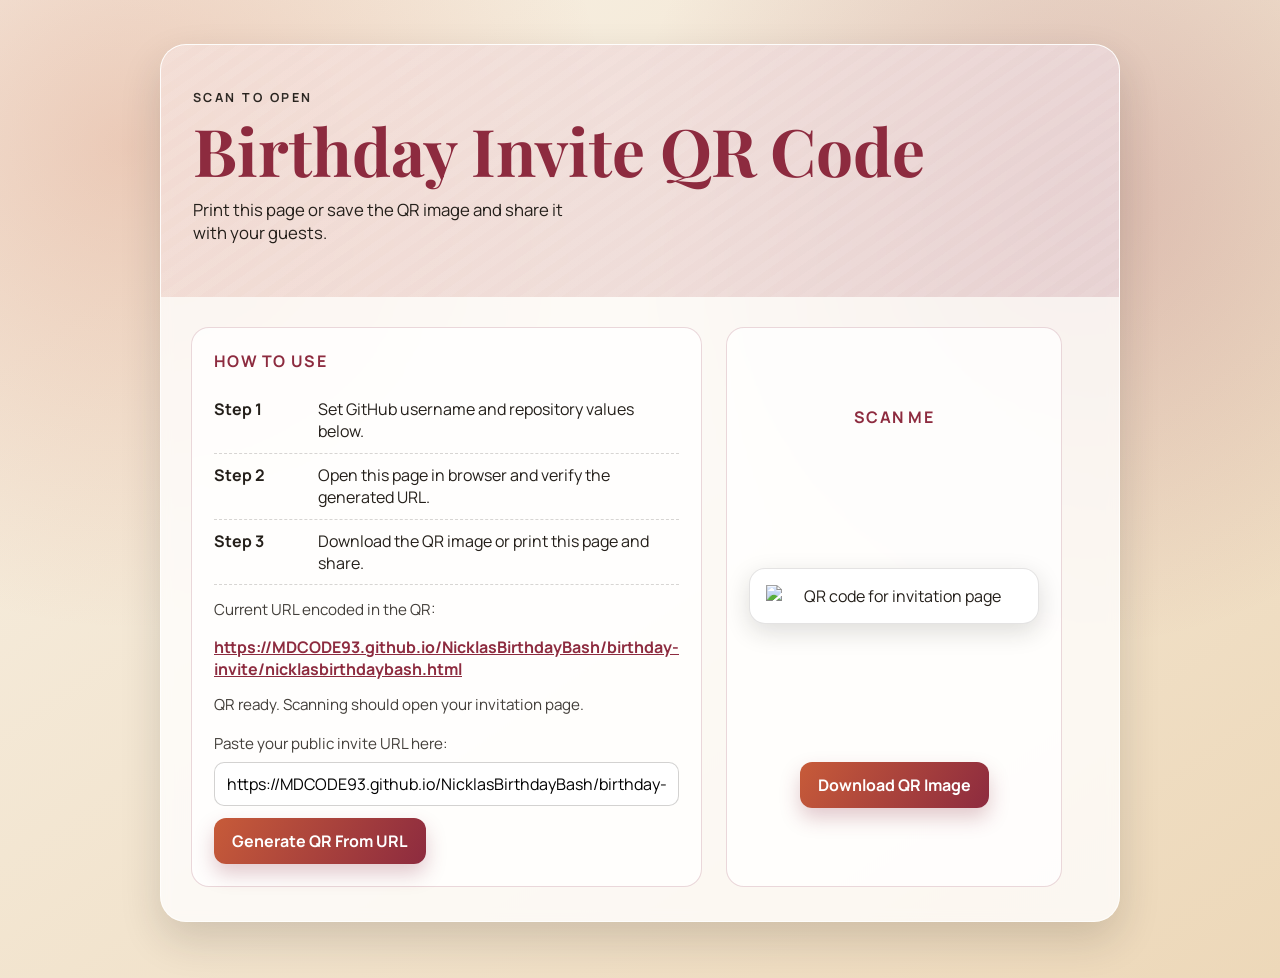
==== birthday-invite/qr.html @ 1152a8a4 "Add birthday invite site with QR and Pages workflow" ====
<!DOCTYPE html>
<html lang="en">
<head>
    <meta charset="UTF-8">
    <meta name="viewport" content="width=device-width, initial-scale=1.0">
    <title>Birthday Invitation QR</title>
    <meta name="description" content="QR code for birthday invitation">
    <link rel="preconnect" href="https://fonts.googleapis.com">
    <link rel="preconnect" href="https://fonts.gstatic.com" crossorigin>
    <link href="https://fonts.googleapis.com/css2?family=Manrope:wght@400;600;700;800&family=Playfair+Display:wght@700;900&display=swap" rel="stylesheet">
    <link rel="stylesheet" href="styles.css">
</head>
<body>
    <main class="page-wrap">
        <article class="invitation-card">
            <section class="hero">
                <p class="kicker">Scan To Open</p>
                <h1>Birthday Invite QR Code</h1>
                <p class="subtitle">Print this page or save the QR image and share it with your guests.</p>
            </section>

            <section class="content">
                <div class="details">
                    <h2 class="section-title">How To Use</h2>
                    <div class="data-row">
                        <div class="label">Step 1</div>
                        <div class="value">Set GitHub username and repository values below.</div>
                    </div>
                    <div class="data-row">
                        <div class="label">Step 2</div>
                        <div class="value">Open this page in browser and verify the generated URL.</div>
                    </div>
                    <div class="data-row">
                        <div class="label">Step 3</div>
                        <div class="value">Download the QR image or print this page and share.</div>
                    </div>
                    <p class="note">Current URL encoded in the QR:</p>
                    <a id="invite-link" class="link" href="#" target="_blank" rel="noopener noreferrer">Loading invitation link...</a>
                    <p id="status-message" class="note"></p>
                    <div class="note" style="margin-top: 18px;">
                        Paste your public invite URL here:
                    </div>
                    <input id="url-input" type="url" placeholder="https://your-domain.com/birthday-invite/nicklasbirthdaybash.html" style="width: 100%; margin-top: 8px; padding: 10px 12px; border: 1px solid rgba(36,31,26,0.2); border-radius: 10px; font: inherit;">
                    <a id="generate-btn" class="cta" href="#" style="margin-top: 12px;">Generate QR From URL</a>
                </div>

                <div class="rsvp qr-panel">
                    <h2 class="section-title">Scan Me</h2>
                    <div class="qr-frame">
                        <img id="qr-image" src="" alt="QR code for invitation page">
                    </div>
                    <a id="download-link" class="cta" href="#" download="birthday-invitation-qr.png">Download QR Image</a>
                </div>
            </section>
        </article>
    </main>

    <script>
        const CUSTOM_PUBLIC_URL = "";
        const GITHUB_USERNAME = "MDCODE93";
        const GITHUB_REPOSITORY = "NicklasBirthdayBash";
        const DEFAULT_TARGET_PAGE = "nicklasbirthdaybash.html";
        const isHttp = window.location.protocol === "http:" || window.location.protocol === "https:";
        const autoInviteUrl = isHttp ? new URL(DEFAULT_TARGET_PAGE, window.location.href).href : "";
        const storedUrl = localStorage.getItem("birthdayInviteUrl") || "";

        function buildGithubPagesUrl() {
            const user = GITHUB_USERNAME.trim();
            const repo = GITHUB_REPOSITORY.trim();
            if (!user || !repo || user === "YOUR_GITHUB_USERNAME" || repo === "YOUR_REPOSITORY_NAME") {
                return "";
            }
            return "https://" + user + ".github.io/" + repo + "/birthday-invite/" + DEFAULT_TARGET_PAGE;
        }

        const githubPagesUrl = buildGithubPagesUrl();
        let inviteUrl = CUSTOM_PUBLIC_URL.trim() || storedUrl || githubPagesUrl || (isHttp ? autoInviteUrl : "");

        const qrImage = document.getElementById("qr-image");
        const inviteLink = document.getElementById("invite-link");
        const downloadLink = document.getElementById("download-link");
        const statusMessage = document.getElementById("status-message");
        const urlInput = document.getElementById("url-input");
        const generateBtn = document.getElementById("generate-btn");

        function looksLikeHttpUrl(value) {
            return /^https?:\/\//i.test(value);
        }

        function renderQr(url) {
            const qrSource = url
                ? "https://quickchart.io/qr?size=720&ecLevel=H&text=" + encodeURIComponent(url)
                : "";

            qrImage.src = qrSource;
            inviteLink.href = url || "#";
            inviteLink.textContent = url || "No valid URL yet";
            downloadLink.href = qrSource || "#";

            if (!url) {
                statusMessage.textContent = "No URL yet. Set GitHub constants in this file or paste a public URL and click Generate QR From URL.";
                downloadLink.style.pointerEvents = "none";
                downloadLink.style.opacity = "0.6";
                return;
            }

            statusMessage.textContent = "QR ready. Scanning should open your invitation page.";
            downloadLink.style.pointerEvents = "auto";
            downloadLink.style.opacity = "1";
        }

        urlInput.value = inviteUrl;
        renderQr(inviteUrl);

        generateBtn.addEventListener("click", function (event) {
            event.preventDefault();
            const candidate = urlInput.value.trim();

            if (!looksLikeHttpUrl(candidate)) {
                statusMessage.textContent = "Please enter a valid URL starting with http:// or https://.";
                return;
            }

            inviteUrl = candidate;
            localStorage.setItem("birthdayInviteUrl", inviteUrl);
            renderQr(inviteUrl);
        });
    </script>
</body>
</html>
---- birthday-invite/styles.css ----
:root {
    --bg-cream: #f8f2e7;
    --bg-sand: #edd8b9;
    --accent-terracotta: #c75b39;
    --accent-berry: #8d2b3f;
    --text-ink: #241f1a;
    --card: rgba(255, 255, 255, 0.78);
    --shadow: 0 18px 40px rgba(36, 31, 26, 0.16);
}

* {
    box-sizing: border-box;
}

body {
    margin: 0;
    min-height: 100vh;
    font-family: "Manrope", "Segoe UI", sans-serif;
    color: var(--text-ink);
    background:
        radial-gradient(circle at 10% 15%, rgba(199, 91, 57, 0.25), transparent 34%),
        radial-gradient(circle at 84% 20%, rgba(141, 43, 63, 0.23), transparent 34%),
        linear-gradient(145deg, var(--bg-cream), var(--bg-sand));
}

.page-wrap {
    width: min(960px, 92%);
    margin: 0 auto;
    padding: 44px 0 56px;
}

.invitation-card {
    background: var(--card);
    border: 1px solid rgba(255, 255, 255, 0.72);
    backdrop-filter: blur(6px);
    border-radius: 26px;
    box-shadow: var(--shadow);
    overflow: hidden;
    animation: card-rise 850ms ease-out;
}

.hero {
    position: relative;
    padding: 44px 32px 36px;
    background:
        linear-gradient(120deg, rgba(199, 91, 57, 0.16), rgba(141, 43, 63, 0.16));
}

.hero::after {
    content: "";
    position: absolute;
    inset: 0;
    background: repeating-linear-gradient(
        -35deg,
        rgba(255, 255, 255, 0.18),
        rgba(255, 255, 255, 0.18) 8px,
        rgba(255, 255, 255, 0.04) 8px,
        rgba(255, 255, 255, 0.04) 16px
    );
    opacity: 0.35;
    pointer-events: none;
}

.kicker {
    margin: 0 0 10px;
    letter-spacing: 0.2em;
    text-transform: uppercase;
    font-weight: 700;
    font-size: 0.78rem;
}

h1 {
    margin: 0;
    font-family: "Playfair Display", Georgia, serif;
    font-size: clamp(2.2rem, 6vw, 4.1rem);
    line-height: 1.04;
    color: var(--accent-berry);
    position: relative;
    z-index: 2;
}

.subtitle {
    margin-top: 14px;
    max-width: 40ch;
    position: relative;
    z-index: 2;
    font-size: 1.05rem;
}

.content {
    display: grid;
    grid-template-columns: 1.1fr 0.9fr;
    gap: 24px;
    padding: 30px 30px 34px;
}

.details,
.rsvp {
    background: rgba(255, 255, 255, 0.75);
    border-radius: 18px;
    padding: 22px;
    border: 1px solid rgba(141, 43, 63, 0.18);
}

.section-title {
    margin: 0 0 16px;
    font-size: 1rem;
    letter-spacing: 0.08em;
    text-transform: uppercase;
    color: var(--accent-berry);
}

.data-row {
    display: grid;
    grid-template-columns: 92px 1fr;
    gap: 12px;
    padding: 10px 0;
    border-bottom: 1px dashed rgba(36, 31, 26, 0.18);
}

.data-row:last-child {
    border-bottom: 0;
}

.label {
    font-weight: 700;
}

.value {
    line-height: 1.4;
}

.cta {
    display: inline-flex;
    align-items: center;
    justify-content: center;
    margin-top: 14px;
    padding: 12px 18px;
    border-radius: 12px;
    background: linear-gradient(120deg, var(--accent-terracotta), var(--accent-berry));
    color: #fff;
    text-decoration: none;
    font-weight: 700;
    transition: transform 180ms ease, box-shadow 180ms ease;
    box-shadow: 0 10px 20px rgba(141, 43, 63, 0.25);
}

.cta:hover {
    transform: translateY(-2px);
    box-shadow: 0 14px 28px rgba(141, 43, 63, 0.35);
}

.note {
    font-size: 0.95rem;
    margin-top: 14px;
    opacity: 0.86;
}

.footer-note {
    text-align: center;
    margin: 20px 0 0;
    font-size: 0.9rem;
}

.link {
    color: var(--accent-berry);
    font-weight: 700;
}

.qr-panel {
    display: grid;
    place-items: center;
    text-align: center;
    gap: 12px;
}

.qr-frame {
    width: min(290px, 82vw);
    background: #fff;
    border-radius: 16px;
    padding: 16px;
    border: 1px solid rgba(36, 31, 26, 0.12);
    box-shadow: 0 8px 24px rgba(36, 31, 26, 0.15);
}

.qr-frame img {
    width: 100%;
    height: auto;
    display: block;
}

@keyframes card-rise {
    from {
        transform: translateY(16px);
        opacity: 0;
    }
    to {
        transform: translateY(0);
        opacity: 1;
    }
}

@media (max-width: 760px) {
    .hero {
        padding: 30px 24px;
    }

    .content {
        grid-template-columns: 1fr;
        padding: 20px;
    }

    .data-row {
        grid-template-columns: 74px 1fr;
    }
}
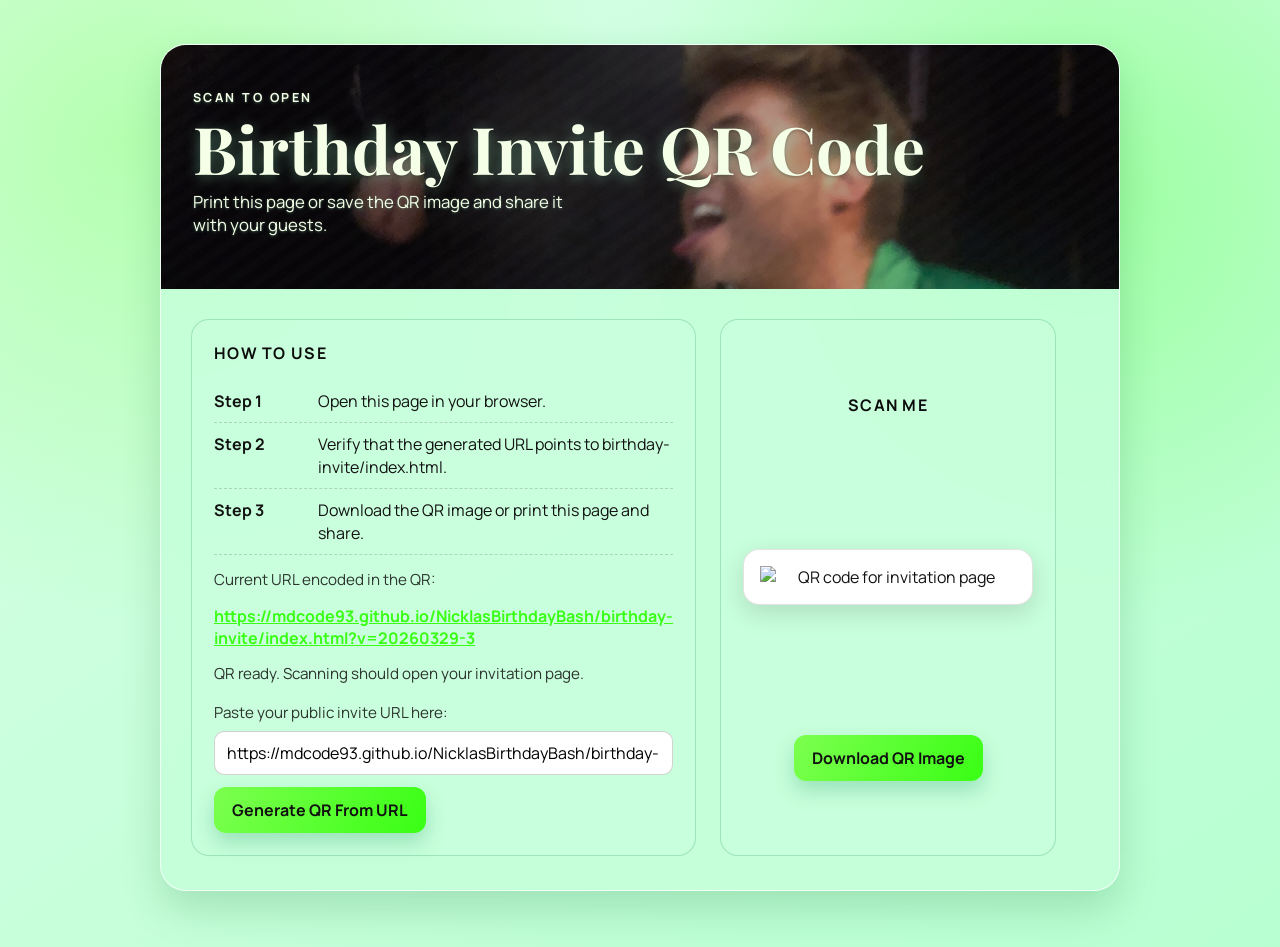
==== commit 95d26164: "Update invitation page, styling, assets, and QR target" ====
--- a/birthday-invite/qr.html
+++ b/birthday-invite/qr.html
@@ -24,11 +24,11 @@
                     <h2 class="section-title">How To Use</h2>
                     <div class="data-row">
                         <div class="label">Step 1</div>
-                        <div class="value">Set GitHub username and repository values below.</div>
+                        <div class="value">Open this page in your browser.</div>
                     </div>
                     <div class="data-row">
                         <div class="label">Step 2</div>
-                        <div class="value">Open this page in browser and verify the generated URL.</div>
+                        <div class="value">Verify that the generated URL points to birthday-invite/index.html.</div>
                     </div>
                     <div class="data-row">
                         <div class="label">Step 3</div>
@@ -40,7 +40,7 @@
                     <div class="note" style="margin-top: 18px;">
                         Paste your public invite URL here:
                     </div>
-                    <input id="url-input" type="url" placeholder="https://your-domain.com/birthday-invite/nicklasbirthdaybash.html" style="width: 100%; margin-top: 8px; padding: 10px 12px; border: 1px solid rgba(36,31,26,0.2); border-radius: 10px; font: inherit;">
+                    <input id="url-input" type="url" placeholder="https://your-domain.com/birthday-invite/index.html" style="width: 100%; margin-top: 8px; padding: 10px 12px; border: 1px solid rgba(36,31,26,0.2); border-radius: 10px; font: inherit;">
                     <a id="generate-btn" class="cta" href="#" style="margin-top: 12px;">Generate QR From URL</a>
                 </div>
 
@@ -56,10 +56,10 @@
     </main>
 
     <script>
-        const CUSTOM_PUBLIC_URL = "";
+        const CUSTOM_PUBLIC_URL = "https://mdcode93.github.io/NicklasBirthdayBash/birthday-invite/index.html?v=20260329-3";
         const GITHUB_USERNAME = "MDCODE93";
         const GITHUB_REPOSITORY = "NicklasBirthdayBash";
-        const DEFAULT_TARGET_PAGE = "nicklasbirthdaybash.html";
+        const DEFAULT_TARGET_PAGE = "index.html";
         const isHttp = window.location.protocol === "http:" || window.location.protocol === "https:";
         const autoInviteUrl = isHttp ? new URL(DEFAULT_TARGET_PAGE, window.location.href).href : "";
         const storedUrl = localStorage.getItem("birthdayInviteUrl") || "";
@@ -74,7 +74,19 @@
         }
 
         const githubPagesUrl = buildGithubPagesUrl();
-        let inviteUrl = CUSTOM_PUBLIC_URL.trim() || storedUrl || githubPagesUrl || (isHttp ? autoInviteUrl : "");
+        function migrateOldTarget(url) {
+            if (!url) {
+                return "";
+            }
+            return url.replace(/nicklasbirthdaybash\.html/gi, DEFAULT_TARGET_PAGE);
+        }
+
+        const migratedStoredUrl = migrateOldTarget(storedUrl);
+        let inviteUrl = CUSTOM_PUBLIC_URL.trim() || githubPagesUrl || (isHttp ? autoInviteUrl : "") || migratedStoredUrl;
+
+        if (inviteUrl) {
+            localStorage.setItem("birthdayInviteUrl", inviteUrl);
+        }
 
         const qrImage = document.getElementById("qr-image");
         const inviteLink = document.getElementById("invite-link");
--- a/birthday-invite/styles.css
+++ b/birthday-invite/styles.css
@@ -1,11 +1,11 @@
 :root {
-    --bg-cream: #f8f2e7;
-    --bg-sand: #edd8b9;
-    --accent-terracotta: #c75b39;
-    --accent-berry: #8d2b3f;
-    --text-ink: #241f1a;
-    --card: rgba(255, 255, 255, 0.78);
-    --shadow: 0 18px 40px rgba(36, 31, 26, 0.16);
+    --bg-cream: #d8ffe6;
+    --bg-sand: #b7ffd1;
+    --accent-terracotta: #7cff4f;
+    --accent-berry: #39ff14;
+    --text-ink: #121212;
+    --card: rgba(197, 255, 218, 0.86);
+    --shadow: 0 18px 40px rgba(26, 110, 52, 0.2);
 }
 
 * {
@@ -18,8 +18,8 @@
     font-family: "Manrope", "Segoe UI", sans-serif;
     color: var(--text-ink);
     background:
-        radial-gradient(circle at 10% 15%, rgba(199, 91, 57, 0.25), transparent 34%),
-        radial-gradient(circle at 84% 20%, rgba(141, 43, 63, 0.23), transparent 34%),
+        radial-gradient(circle at 10% 15%, rgba(124, 255, 79, 0.35), transparent 34%),
+        radial-gradient(circle at 84% 20%, rgba(57, 255, 20, 0.3), transparent 34%),
         linear-gradient(145deg, var(--bg-cream), var(--bg-sand));
 }
 
@@ -43,7 +43,8 @@
     position: relative;
     padding: 44px 32px 36px;
     background:
-        linear-gradient(120deg, rgba(199, 91, 57, 0.16), rgba(141, 43, 63, 0.16));
+    linear-gradient(145deg, rgba(18, 12, 20, 0.38), rgba(24, 16, 24, 0.3)),
+    url("assets/Background.jpg") center/cover no-repeat;
 }
 
 .hero::after {
@@ -57,16 +58,48 @@
         rgba(255, 255, 255, 0.04) 8px,
         rgba(255, 255, 255, 0.04) 16px
     );
-    opacity: 0.35;
+    opacity: 0.08;
     pointer-events: none;
 }
 
+.hero-title-wrap {
+    position: relative;
+    display: block;
+    width: 100%;
+    min-height: 220px;
+    padding: 22px 20px 20px;
+}
+
+.hero-title-wrap::after {
+    content: none;
+}
+
+.hero-title-photo {
+    display: none;
+}
+
+.hero-title-wrap h1 {
+    margin: 0;
+    min-height: 108px;
+    display: flex;
+    align-items: center;
+}
+
+.hero-title-wrap .kicker,
+.hero-title-wrap h1,
+.hero-title-wrap .subtitle {
+    position: relative;
+    z-index: 3;
+}
+
 .kicker {
-    margin: 0 0 10px;
+    margin: 0 0 8px;
     letter-spacing: 0.2em;
     text-transform: uppercase;
     font-weight: 700;
     font-size: 0.78rem;
+    color: #f5ffe8;
+    text-shadow: 0 1px 3px rgba(160, 255, 205, 0.35), 0 1px 2px rgba(0, 0, 0, 0.35);
 }
 
 h1 {
@@ -74,17 +107,20 @@
     font-family: "Playfair Display", Georgia, serif;
     font-size: clamp(2.2rem, 6vw, 4.1rem);
     line-height: 1.04;
-    color: var(--accent-berry);
+    color: #f5ffe8;
     position: relative;
     z-index: 2;
+    text-shadow: 0 2px 14px rgba(160, 255, 205, 0.4), 0 1px 3px rgba(0, 0, 0, 0.35);
 }
 
 .subtitle {
-    margin-top: 14px;
+    margin-top: 8px;
     max-width: 40ch;
     position: relative;
     z-index: 2;
     font-size: 1.05rem;
+    color: #f5ffe8;
+    text-shadow: 0 1px 3px rgba(160, 255, 205, 0.35), 0 1px 2px rgba(0, 0, 0, 0.35);
 }
 
 .content {
@@ -96,10 +132,10 @@
 
 .details,
 .rsvp {
-    background: rgba(255, 255, 255, 0.75);
+    background: rgba(202, 255, 221, 0.78);
     border-radius: 18px;
     padding: 22px;
-    border: 1px solid rgba(141, 43, 63, 0.18);
+    border: 1px solid rgba(13, 143, 82, 0.24);
 }
 
 .section-title {
@@ -107,7 +143,7 @@
     font-size: 1rem;
     letter-spacing: 0.08em;
     text-transform: uppercase;
-    color: var(--accent-berry);
+    color: #0c0c0c;
 }
 
 .data-row {
@@ -120,6 +156,22 @@
 
 .data-row:last-child {
     border-bottom: 0;
+}
+
+.description-photo-column {
+    margin-top: 0;
+    display: grid;
+    gap: 10px;
+    will-change: transform;
+}
+
+.description-photo-card {
+    margin: 0;
+    padding: 8px;
+    border-radius: 12px;
+    border: 1px solid rgba(13, 143, 82, 0.3);
+    background: rgba(210, 255, 225, 0.88);
+    box-shadow: 0 8px 18px rgba(36, 31, 26, 0.1);
 }
 
 .label {
@@ -138,22 +190,374 @@
     padding: 12px 18px;
     border-radius: 12px;
     background: linear-gradient(120deg, var(--accent-terracotta), var(--accent-berry));
-    color: #fff;
+    color: #111;
     text-decoration: none;
     font-weight: 700;
     transition: transform 180ms ease, box-shadow 180ms ease;
-    box-shadow: 0 10px 20px rgba(141, 43, 63, 0.25);
+    box-shadow: 0 10px 20px rgba(13, 143, 82, 0.25);
 }
 
 .cta:hover {
     transform: translateY(-2px);
-    box-shadow: 0 14px 28px rgba(141, 43, 63, 0.35);
+    box-shadow: 0 14px 28px rgba(13, 143, 82, 0.35);
 }
 
 .note {
     font-size: 0.95rem;
     margin-top: 14px;
     opacity: 0.86;
+}
+
+.date-poll-title {
+    margin-top: 24px;
+}
+
+.invite-text {
+    width: 100%;
+    margin-top: 8px;
+    border-radius: 12px;
+    border: 1px solid rgba(13, 143, 82, 0.3);
+    background: rgba(226, 255, 236, 0.94);
+    padding: 12px 14px;
+    font: inherit;
+    line-height: 1.5;
+    color: var(--text-ink);
+    resize: vertical;
+}
+
+.invite-text:focus {
+    outline: 2px solid rgba(13, 143, 82, 0.35);
+    outline-offset: 2px;
+}
+
+.date-options {
+    display: grid;
+    grid-template-columns: 1fr;
+    gap: 10px;
+    margin-top: 10px;
+}
+
+.date-option input {
+    position: absolute;
+    opacity: 0;
+    pointer-events: none;
+}
+
+.date-option span {
+    display: block;
+    padding: 12px 14px;
+    border-radius: 12px;
+    border: 1px solid rgba(13, 143, 82, 0.25);
+    background: rgba(216, 255, 228, 0.88);
+    font-weight: 600;
+    cursor: pointer;
+    transition: transform 150ms ease, border-color 150ms ease, box-shadow 150ms ease, background 150ms ease;
+}
+
+.date-option span:hover {
+    transform: translateY(-1px);
+    border-color: rgba(13, 143, 82, 0.45);
+    box-shadow: 0 8px 18px rgba(36, 31, 26, 0.1);
+}
+
+.date-option input:checked + span {
+    border-color: var(--accent-berry);
+    background: linear-gradient(120deg, rgba(34, 197, 110, 0.2), rgba(13, 143, 82, 0.2));
+    box-shadow: 0 10px 18px rgba(57, 255, 20, 0.22);
+}
+
+.route-map {
+    margin-top: 18px;
+    padding: 12px;
+    border-radius: 14px;
+    border: 1px solid rgba(13, 143, 82, 0.24);
+    background: rgba(193, 255, 214, 0.74);
+}
+
+.preview-toggle {
+    display: inline-flex;
+    align-items: center;
+    gap: 10px;
+    margin-top: 8px;
+    font-weight: 700;
+    color: #101010;
+}
+
+.preview-toggle input {
+    width: 18px;
+    height: 18px;
+    accent-color: #38ff87;
+}
+
+#route-preview-content {
+    display: grid;
+    grid-template-columns: 1fr;
+    gap: 14px;
+}
+
+.location-panels {
+    display: none;
+    gap: 10px;
+    order: 2;
+}
+
+.location-panels.is-visible {
+    display: grid;
+}
+
+.location-panel {
+    padding: 10px 12px;
+    border-radius: 12px;
+    border: 1px solid rgba(56, 255, 135, 0.55);
+    background: linear-gradient(165deg, rgba(185, 255, 206, 0.95), rgba(170, 255, 195, 0.95));
+    box-shadow: 0 0 0 1px rgba(57, 255, 20, 0.2), 0 0 16px rgba(57, 255, 20, 0.2);
+}
+
+.location-panel h3 {
+    margin: 0;
+    font-size: 1rem;
+    color: #0d0d0d;
+}
+
+.location-time {
+    margin: 8px 0 10px;
+    font-size: 0.92rem;
+    color: #111;
+}
+
+.description-toggle {
+    border: 1px solid rgba(56, 255, 135, 0.72);
+    background: linear-gradient(120deg, rgba(56, 255, 135, 0.22), rgba(13, 143, 82, 0.24));
+    color: #111;
+    font: inherit;
+    font-weight: 700;
+    padding: 7px 10px;
+    border-radius: 8px;
+    cursor: pointer;
+}
+
+.description-toggle:hover {
+    box-shadow: 0 0 12px rgba(56, 255, 135, 0.45), 0 0 12px rgba(120, 255, 170, 0.35);
+}
+
+.location-description {
+    margin: 0;
+    color: #111;
+    font-size: 0.9rem;
+    line-height: 1.35;
+}
+
+.description-media {
+    margin-top: 10px;
+    display: block;
+    padding: 8px;
+    border-radius: 10px;
+    border: 1px solid rgba(56, 255, 135, 0.28);
+    background: rgba(225, 255, 235, 0.86);
+}
+
+.description-photo {
+    width: 100%;
+    height: auto;
+    min-height: 120px;
+    max-height: 200px;
+    object-fit: cover;
+    border-radius: 10px;
+    border: 1px solid rgba(141, 43, 63, 0.28);
+    box-shadow: 0 8px 16px rgba(36, 31, 26, 0.12);
+    cursor: zoom-in;
+}
+
+.photo-lightbox {
+    position: fixed;
+    inset: 0;
+    z-index: 1000;
+    display: grid;
+    place-items: center;
+    background: rgba(10, 8, 16, 0.88);
+    padding: 24px 14px;
+}
+
+.photo-lightbox-close {
+    position: absolute;
+    top: 14px;
+    right: 14px;
+    border: 1px solid rgba(255, 255, 255, 0.5);
+    background: rgba(20, 20, 28, 0.78);
+    color: #fff;
+    border-radius: 8px;
+    font: inherit;
+    font-weight: 700;
+    padding: 8px 12px;
+    cursor: pointer;
+}
+
+.photo-lightbox-image {
+    width: auto;
+    max-width: min(96vw, 920px);
+    max-height: 88vh;
+    border-radius: 12px;
+    border: 1px solid rgba(255, 255, 255, 0.4);
+    box-shadow: 0 10px 28px rgba(0, 0, 0, 0.45);
+}
+
+.skolegade-flow {
+    margin-top: 10px;
+}
+
+.skolegade-flow .cta {
+    margin-top: 10px;
+}
+
+.flow-btn {
+    margin-top: 10px;
+    width: 100%;
+    text-align: left;
+    border: 1px solid rgba(56, 255, 135, 0.65);
+    background: linear-gradient(145deg, rgba(194, 255, 214, 0.95), rgba(175, 255, 201, 0.95));
+    color: #111;
+    border-radius: 10px;
+    padding: 10px 12px;
+    font: inherit;
+    font-weight: 600;
+    cursor: pointer;
+}
+
+.choice-boxes {
+    margin-top: 10px;
+    display: grid;
+    grid-template-columns: 1fr 1fr;
+    gap: 8px;
+}
+
+.choice-boxes[hidden],
+.warning-box[hidden],
+.confirmation-box[hidden],
+.skolegade-flow[hidden],
+.description-media[hidden],
+.description-photo-column[hidden],
+.description-photo-card[hidden],
+.photo-lightbox[hidden],
+.location-description[hidden],
+.countdown-text[hidden] {
+    display: none !important;
+}
+
+.choice-btn {
+    border: 1px solid rgba(56, 255, 135, 0.6);
+    background: rgba(10, 26, 18, 0.95);
+    color: #f5ffe8;
+    border-radius: 8px;
+    padding: 8px 10px;
+    font: inherit;
+    font-weight: 700;
+    cursor: pointer;
+}
+
+.choice-btn.is-selected {
+    box-shadow: 0 0 12px rgba(56, 255, 135, 0.5), 0 0 12px rgba(120, 255, 170, 0.35);
+    border-color: rgba(56, 255, 135, 0.85);
+}
+
+.warning-box {
+    margin-top: 10px;
+    padding: 10px 12px;
+    border-radius: 10px;
+    color: #111;
+    background: linear-gradient(150deg, rgba(222, 255, 233, 0.95), rgba(205, 255, 220, 0.95));
+    border: 1px solid rgba(57, 255, 20, 0.58);
+}
+
+.route-map-stack {
+    min-width: 0;
+    order: 1;
+}
+
+.countdown-text {
+    margin: 10px 0 6px;
+    padding: 10px 12px;
+    font-size: 1.2rem;
+    font-weight: 800;
+    letter-spacing: 0.01em;
+    color: #ff3b2f;
+    background: linear-gradient(145deg, rgba(24, 10, 10, 0.95), rgba(38, 12, 12, 0.94));
+    border: 1px solid rgba(255, 72, 52, 0.8);
+    border-radius: 10px;
+    text-shadow: 0 0 8px rgba(255, 45, 20, 0.7), 0 0 18px rgba(255, 96, 35, 0.65), 0 0 3px rgba(255, 170, 90, 0.5);
+    box-shadow: 0 0 0 1px rgba(255, 82, 54, 0.25), 0 0 16px rgba(255, 74, 42, 0.38), 0 0 26px rgba(255, 132, 52, 0.22);
+}
+
+.route-map-canvas {
+    width: 100%;
+    min-height: 260px;
+    border: 0;
+    border-radius: 12px;
+    margin-top: 8px;
+    background: rgba(225, 255, 235, 0.95);
+    transition: min-height 220ms ease, box-shadow 220ms ease;
+}
+
+.route-map-canvas.is-expanded {
+    min-height: 500px;
+    box-shadow: 0 0 0 1px rgba(56, 255, 135, 0.42), 0 0 22px rgba(56, 255, 135, 0.25);
+}
+
+.route-schedule {
+    margin-top: 12px;
+    padding: 10px 12px;
+    border-radius: 10px;
+    background: rgba(192, 255, 213, 0.92);
+    border: 1px solid rgba(56, 255, 135, 0.6);
+    box-shadow: 0 0 0 1px rgba(120, 255, 170, 0.35), 0 0 18px rgba(56, 255, 135, 0.32);
+}
+
+.route-schedule p {
+    margin: 8px 0;
+    line-height: 1.35;
+    color: #111;
+}
+
+.route-schedule strong {
+    color: #111;
+    text-shadow: 0 0 8px rgba(56, 255, 135, 0.5);
+}
+
+.confirmation-box {
+    margin-top: 12px;
+    padding: 14px;
+    border-radius: 12px;
+    background: linear-gradient(160deg, rgba(196, 255, 216, 0.95), rgba(174, 255, 200, 0.95));
+    border: 1px solid rgba(56, 255, 135, 0.65);
+    box-shadow: 0 0 0 1px rgba(120, 255, 170, 0.25), 0 0 16px rgba(56, 255, 135, 0.25);
+    color: #111;
+}
+
+.confirmation-box p {
+    margin: 0;
+    line-height: 1.45;
+}
+
+.confirmation-box .cta {
+    margin-top: 12px;
+}
+
+.neon-marker {
+    border: 0;
+    background: transparent;
+}
+
+.neon-marker span {
+    display: inline-flex;
+    align-items: center;
+    justify-content: center;
+    width: 28px;
+    height: 28px;
+    border-radius: 50%;
+    background: radial-gradient(circle at 30% 30%, #38ff87, #0d8f52);
+    color: #fff;
+    font-size: 0.8rem;
+    font-weight: 800;
+    box-shadow: 0 0 10px rgba(56, 255, 135, 0.75), 0 0 14px rgba(13, 143, 82, 0.65);
 }
 
 .footer-note {
@@ -205,6 +609,10 @@
         padding: 30px 24px;
     }
 
+    .hero-title-wrap {
+        min-height: 190px;
+    }
+
     .content {
         grid-template-columns: 1fr;
         padding: 20px;
@@ -213,4 +621,13 @@
     .data-row {
         grid-template-columns: 74px 1fr;
     }
-}
+
+    .route-map-canvas.is-expanded {
+        min-height: 360px;
+    }
+
+    .description-photo {
+        min-height: 90px;
+        max-height: 160px;
+    }
+}
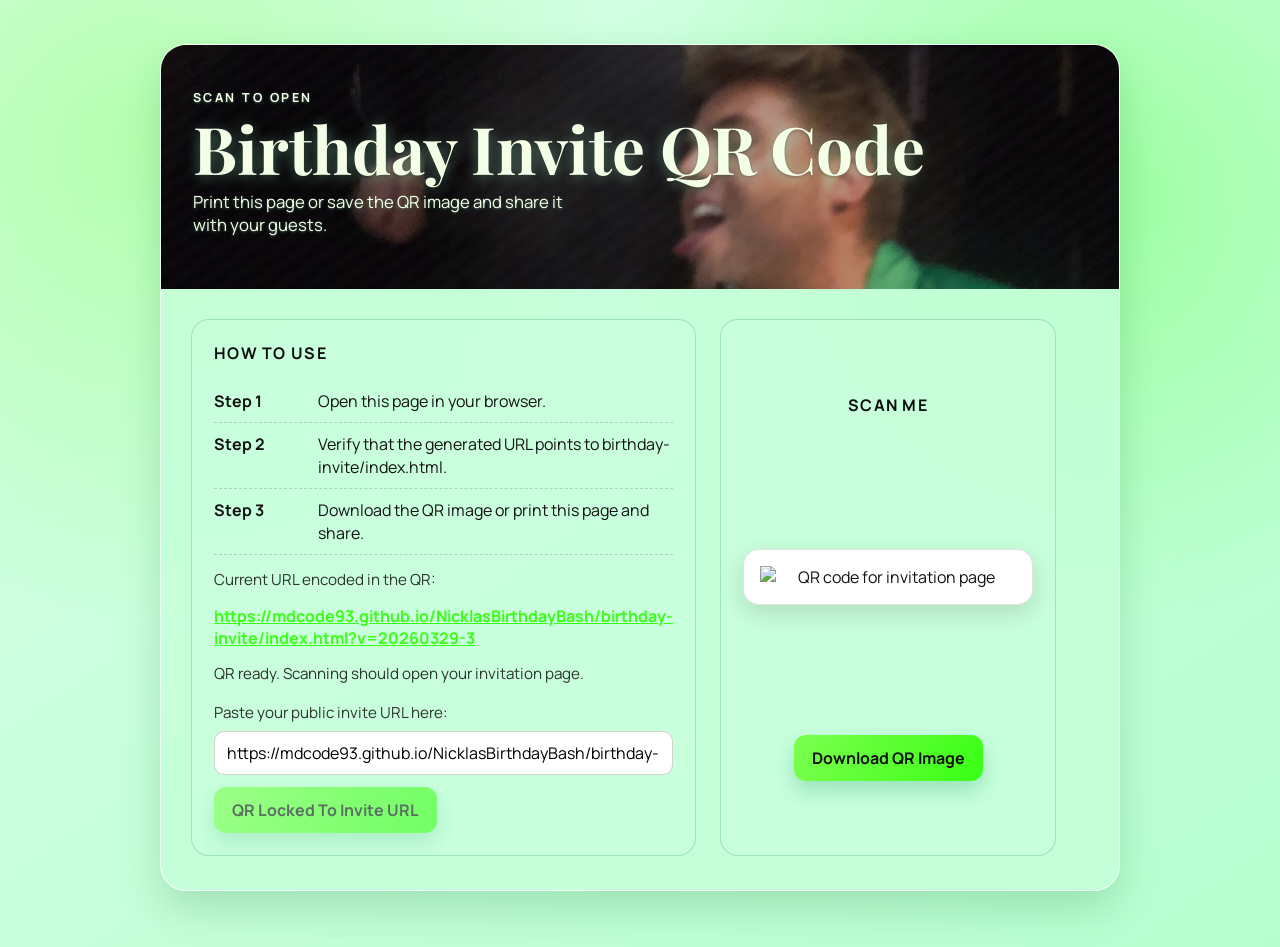
==== commit 92cbd4d6: "Remove QR footer prompt from invite page and lock QR target" ====
--- a/birthday-invite/qr.html
+++ b/birthday-invite/qr.html
@@ -56,7 +56,7 @@
     </main>
 
     <script>
-        const CUSTOM_PUBLIC_URL = "https://mdcode93.github.io/NicklasBirthdayBash/birthday-invite/index.html?v=20260329-3";
+        const LOCKED_INVITE_URL = "https://mdcode93.github.io/NicklasBirthdayBash/birthday-invite/index.html?v=20260329-3";
         const GITHUB_USERNAME = "MDCODE93";
         const GITHUB_REPOSITORY = "NicklasBirthdayBash";
         const DEFAULT_TARGET_PAGE = "index.html";
@@ -82,11 +82,8 @@
         }
 
         const migratedStoredUrl = migrateOldTarget(storedUrl);
-        let inviteUrl = CUSTOM_PUBLIC_URL.trim() || githubPagesUrl || (isHttp ? autoInviteUrl : "") || migratedStoredUrl;
-
-        if (inviteUrl) {
-            localStorage.setItem("birthdayInviteUrl", inviteUrl);
-        }
+        const inviteUrl = LOCKED_INVITE_URL.trim() || githubPagesUrl || (isHttp ? autoInviteUrl : "") || migratedStoredUrl;
+        localStorage.setItem("birthdayInviteUrl", inviteUrl);
 
         const qrImage = document.getElementById("qr-image");
         const inviteLink = document.getElementById("invite-link");
@@ -122,20 +119,15 @@
         }
 
         urlInput.value = inviteUrl;
+        urlInput.readOnly = true;
+        generateBtn.style.pointerEvents = "none";
+        generateBtn.style.opacity = "0.6";
+        generateBtn.textContent = "QR Locked To Invite URL";
         renderQr(inviteUrl);
 
         generateBtn.addEventListener("click", function (event) {
             event.preventDefault();
-            const candidate = urlInput.value.trim();
-
-            if (!looksLikeHttpUrl(candidate)) {
-                statusMessage.textContent = "Please enter a valid URL starting with http:// or https://.";
-                return;
-            }
-
-            inviteUrl = candidate;
-            localStorage.setItem("birthdayInviteUrl", inviteUrl);
-            renderQr(inviteUrl);
+            statusMessage.textContent = "QR is locked to the invitation page URL.";
         });
     </script>
 </body>
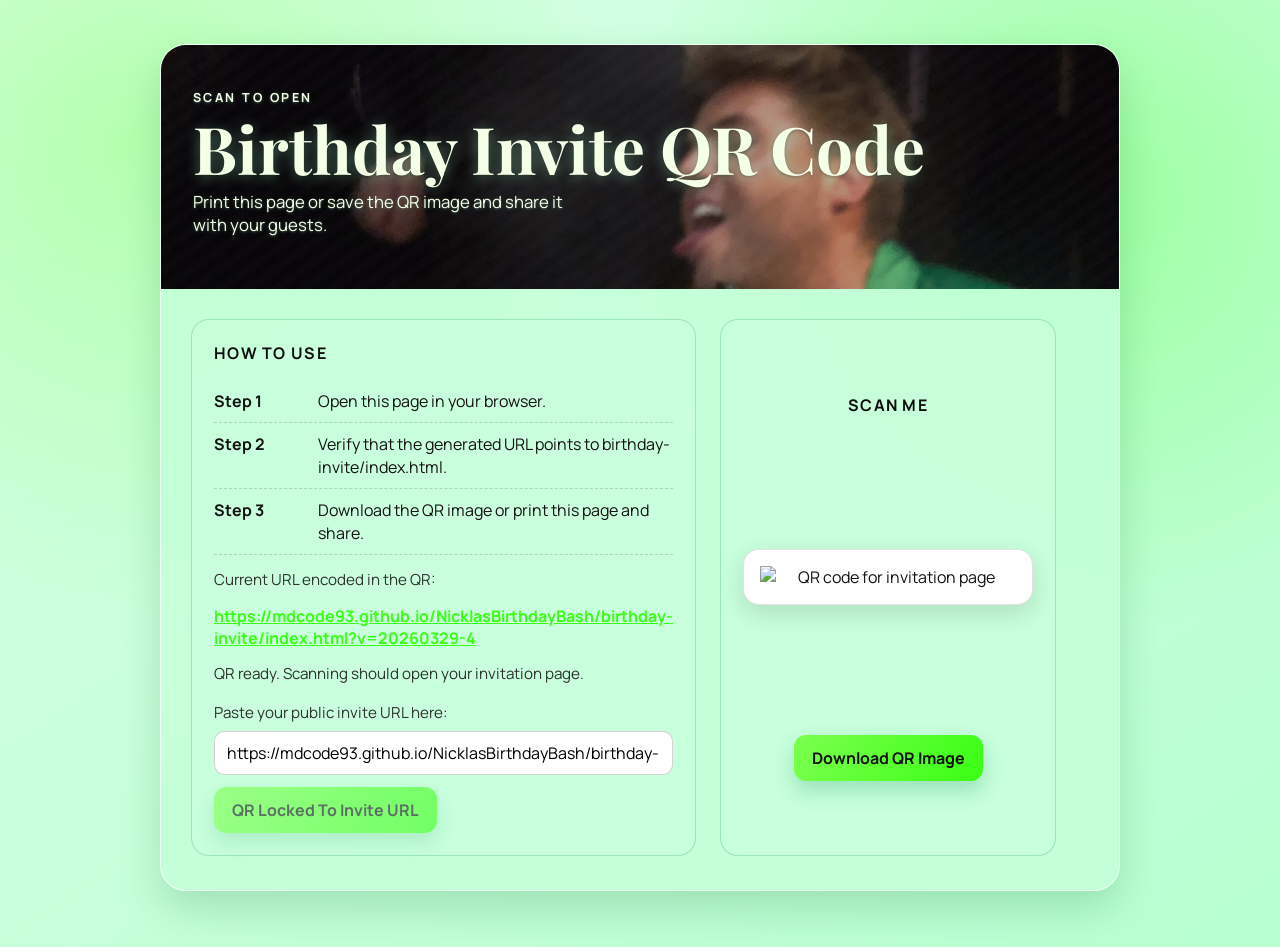
==== commit 98dd51b9: "Fix mobile image overlap and update locked QR target" ====
--- a/birthday-invite/qr.html
+++ b/birthday-invite/qr.html
@@ -56,7 +56,7 @@
     </main>
 
     <script>
-        const LOCKED_INVITE_URL = "https://mdcode93.github.io/NicklasBirthdayBash/birthday-invite/index.html?v=20260329-3";
+        const LOCKED_INVITE_URL = "https://mdcode93.github.io/NicklasBirthdayBash/birthday-invite/index.html?v=20260329-4";
         const GITHUB_USERNAME = "MDCODE93";
         const GITHUB_REPOSITORY = "NicklasBirthdayBash";
         const DEFAULT_TARGET_PAGE = "index.html";
--- a/birthday-invite/styles.css
+++ b/birthday-invite/styles.css
@@ -630,4 +630,9 @@
         min-height: 90px;
         max-height: 160px;
     }
-}
+
+    .description-photo-column {
+        margin-top: 12px !important;
+        transform: none !important;
+    }
+}
